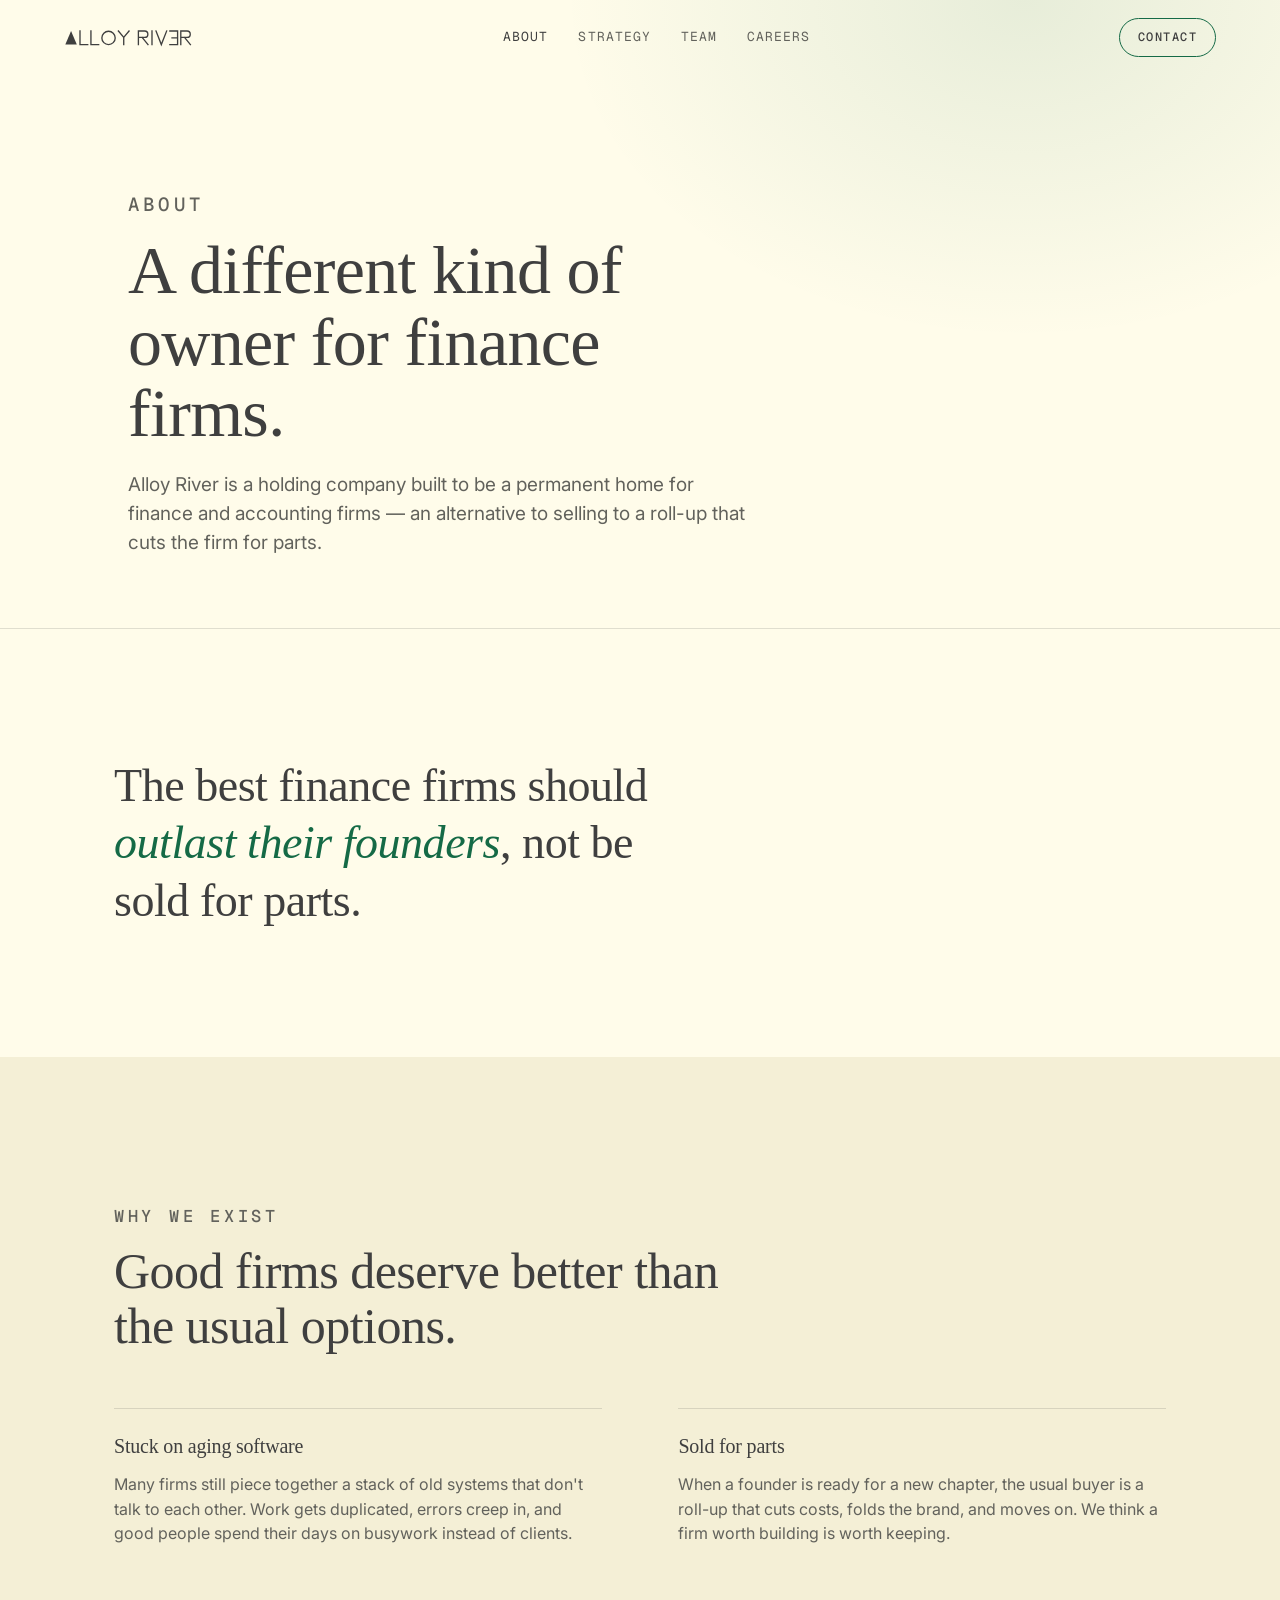
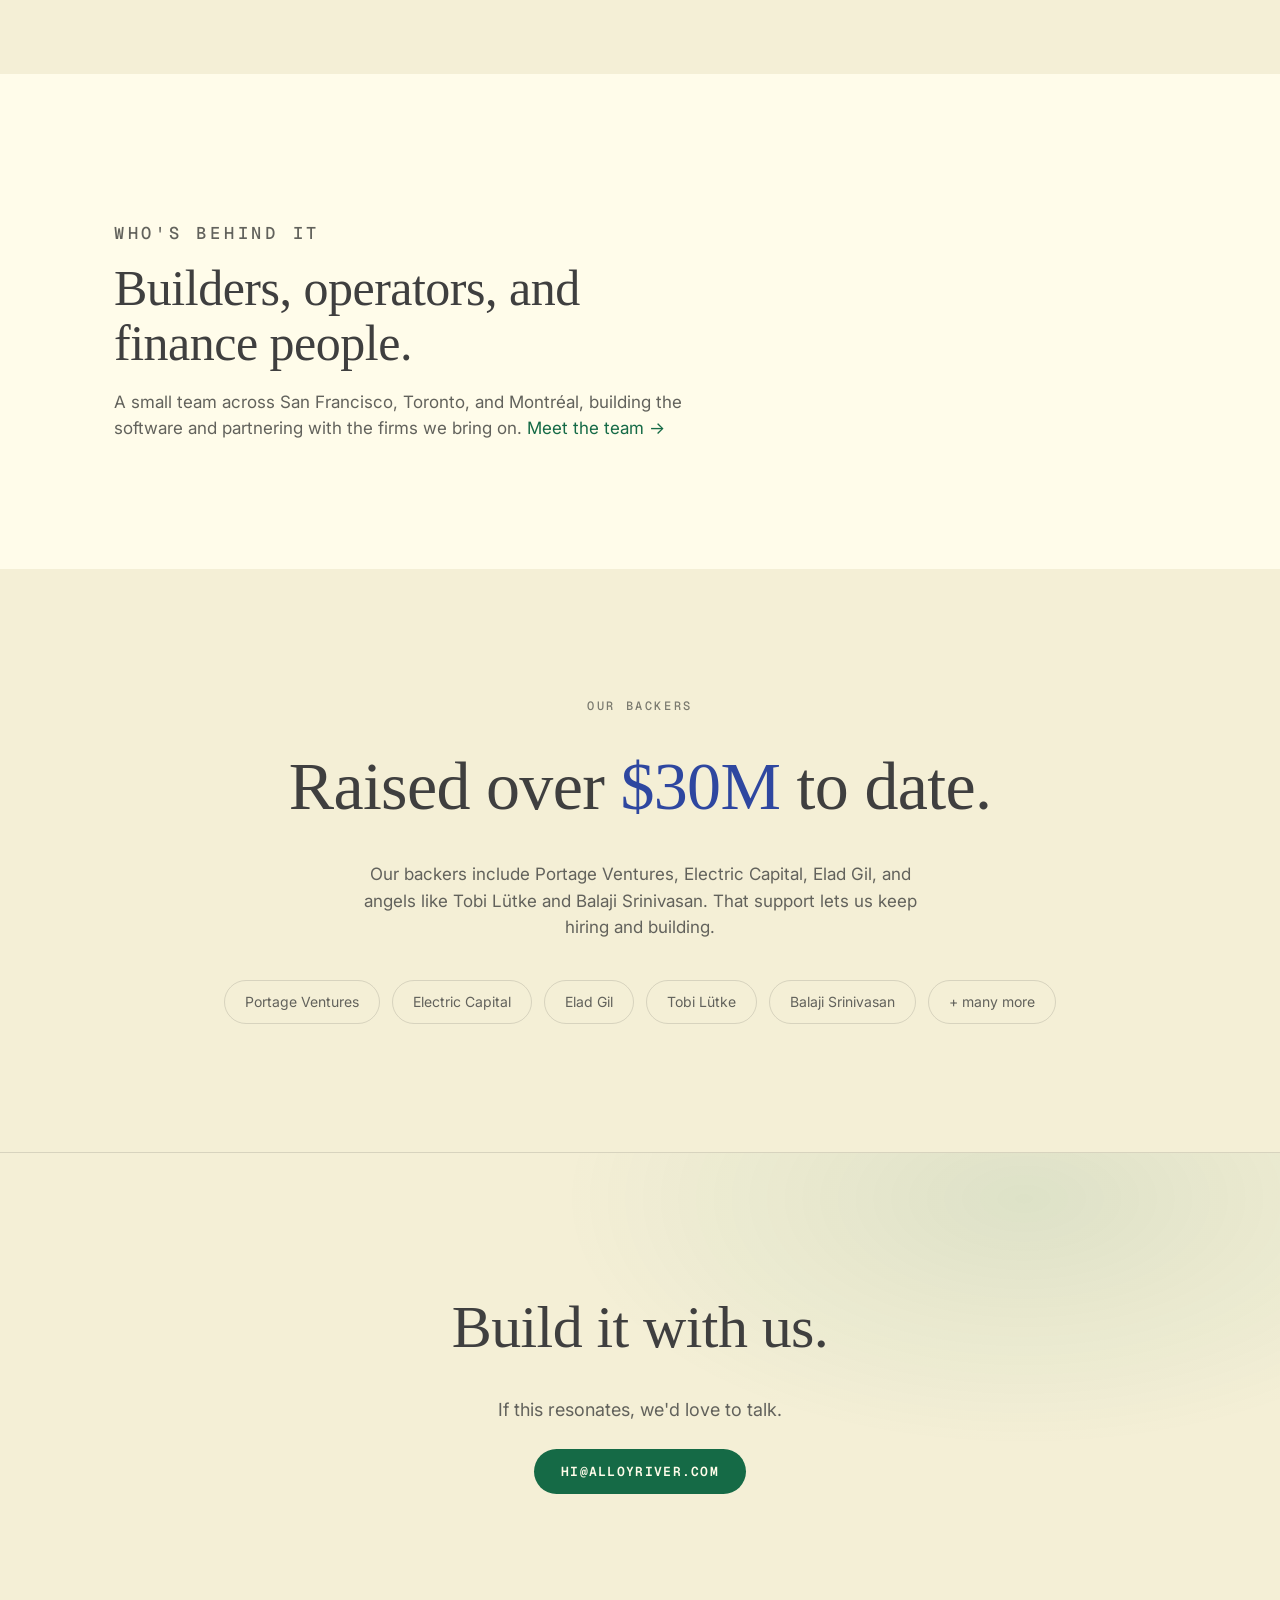
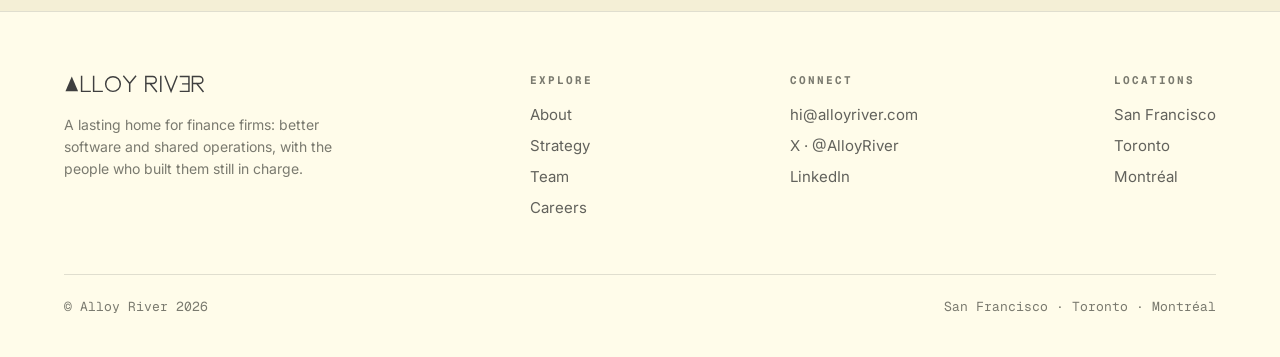
==== about.html @ 74a1e9ee "Initial commit: Alloy River marketing site Static HTML/CSS/JS site (no build step). Includes home, a" ====
<!DOCTYPE html>
<html lang="en">
<head>
<meta charset="UTF-8" />
<meta name="viewport" content="width=device-width, initial-scale=1.0" />
<title>About | Alloy River</title>
<meta name="description" content="Alloy River is a long-term home for finance and accounting firms. We acquire firms and replace the aging software they run on, so good teams do their best work." />
<link rel="preconnect" href="https://fonts.googleapis.com">
<link rel="preconnect" href="https://fonts.gstatic.com" crossorigin>
<link href="https://fonts.googleapis.com/css2?family=Geist+Mono:wght@400;500&family=Inter:wght@400;500;600;700&display=swap" rel="stylesheet">
<link rel="stylesheet" href="assets/css/styles.css">
<link rel="icon" href="assets/img/logo.svg">
</head>
<body>

<section class="page-hero">
  <div class="wrap">
    <p class="eyebrow reveal">About</p>
    <h1 class="reveal">A different kind of owner for finance firms.</h1>
    <p class="reveal">Alloy River is a holding company built to be a permanent home for finance and accounting firms — an alternative to selling to a roll-up that cuts the firm for parts.</p>
  </div>
</section>

<!-- Belief -->
<section>
  <div class="wrap">
    <p class="big-statement reveal">The best finance firms should <em>outlast their founders</em>, not be sold for parts.</p>
  </div>
</section>

<!-- Why we exist -->
<section class="section-alt">
  <div class="wrap">
    <div class="section-head reveal">
      <p class="label">Why we exist</p>
      <h2>Good firms deserve better than the usual options.</h2>
    </div>
    <div class="two-col">
      <div class="belief reveal">
        <h3>Stuck on aging software</h3>
        <p>Many firms still piece together a stack of old systems that don't talk to each other. Work gets duplicated, errors creep in, and good people spend their days on busywork instead of clients.</p>
      </div>
      <div class="belief reveal">
        <h3>Sold for parts</h3>
        <p>When a founder is ready for a new chapter, the usual buyer is a roll-up that cuts costs, folds the brand, and moves on. We think a firm worth building is worth keeping.</p>
      </div>
    </div>
  </div>
</section>

<!-- Who's behind it -->
<section>
  <div class="wrap">
    <div class="section-head reveal" style="margin-bottom:0">
      <p class="label">Who's behind it</p>
      <h2>Builders, operators, and finance people.</h2>
      <p>A small team across San Francisco, Toronto, and Montréal, building the software and partnering with the firms we bring on. <a href="team.html" style="color:var(--accent)">Meet the team →</a></p>
    </div>
  </div>
</section>

<!-- Backers -->
<section class="backers section-alt">
  <div class="wrap">
    <p class="label reveal">Our backers</p>
    <p class="raise reveal" style="margin-top:18px">Raised over <span class="accent">$30M</span> to date.</p>
    <p class="reveal" style="color:var(--ink-soft);max-width:54ch;margin:22px auto 0;font-size:17px">Our backers include Portage Ventures, Electric Capital, Elad Gil, and angels like Tobi Lütke and Balaji Srinivasan. That support lets us keep hiring and building.</p>
    <div class="investor-row reveal">
      <span class="investor">Portage Ventures</span>
      <span class="investor">Electric Capital</span>
      <span class="investor">Elad Gil</span>
      <span class="investor">Tobi Lütke</span>
      <span class="investor">Balaji Srinivasan</span>
      <span class="investor">+ many more</span>
    </div>
  </div>
</section>

<section class="cta">
  <div class="wrap">
    <h2 class="reveal">Build it with us.</h2>
    <p class="reveal">If this resonates, we'd love to talk.</p>
    <a class="btn-solid reveal" href="mailto:hi@alloyriver.com">hi@alloyriver.com</a>
  </div>
</section>

<script src="assets/js/main.js"></script>
</body>
</html>
---- assets/css/styles.css ----
/* ============================================================
   Alloy River: shared stylesheet
   PALETTE: edit the variables below to reskin the whole site.
   (Official brand palette via Brandfetch: Morning Mist, Graphite, River Pine, Deep Current.)
   ============================================================ */
:root{
  /* Official Alloy River brand palette (via Brandfetch) */
  --bg:            #FFFCEA;   /* Morning Mist,primary background */
  --bg-alt:        #F4EFD6;   /* deeper mist for alternating sections */
  --surface:       rgba(63,63,63,.04); /* card surface on mist */
  --ink:           #3F3F3F;   /* Graphite,primary text */
  --ink-soft:      #62625C;   /* secondary text */
  --ink-faint:     #7A7A6F;   /* labels / meta */
  --line:          rgba(63,63,63,.16);
  --accent:        #156A46;   /* River Pine,primary accent */
  --accent-2:      #2E47A0;   /* Deep Current,secondary accent */
  --cream:         #FFFDF5;
  --ink-on-beige:  #3F3F3F;

  --maxw: 1180px;
  --gut: clamp(20px, 5vw, 64px);
  --font:  "Inter", -apple-system, BlinkMacSystemFont, "Segoe UI", Roboto, Helvetica, Arial, sans-serif;
  --serif: "Georgia", "Times New Roman", serif;
  --mono:  "Geist Mono", ui-monospace, SFMono-Regular, Menlo, monospace;
}

*{box-sizing:border-box;margin:0;padding:0}
html{scroll-behavior:smooth}
body{background:var(--bg);color:var(--ink);font-family:var(--font);line-height:1.55;-webkit-font-smoothing:antialiased;overflow-x:hidden}
a{color:inherit;text-decoration:none}
img{max-width:100%;display:block}

h1,h2,h3,.big-statement,.raise,.cta h2,.page-hero h1{font-family:var(--serif);font-weight:400;letter-spacing:-.01em}
.label,.keyhint,.card .num,.role .rmeta,.footer-col h5,.footer-bottom,.scroll-cue,.eyebrow{font-family:var(--mono)}

.wrap{max-width:var(--maxw);margin:0 auto;padding:0 var(--gut)}
.label,.eyebrow{font-size:12px;letter-spacing:.22em;text-transform:uppercase;color:var(--ink-faint);font-weight:500}
.accent{color:var(--accent)}

/* ---------- Header / nav ---------- */
header.nav{
  position:fixed;top:0;left:0;right:0;z-index:50;
  display:flex;align-items:center;justify-content:space-between;
  padding:18px var(--gut);
  background:rgba(255,252,234,0);
  border-bottom:1px solid transparent;
  will-change:background-color,border-color,padding;
}
/* Header background, blur, border and padding are eased in gradually by
   scroll position in main.js,no hard on/off threshold. */
.brand{display:flex;align-items:center;color:var(--ink)}
.brand svg{height:20px;width:auto;display:block}
.nav-links{display:flex;gap:30px;align-items:center}
.nav-links a{font-size:13px;letter-spacing:.08em;text-transform:uppercase;color:var(--ink-soft);transition:color .2s;font-family:var(--mono)}
.nav-links a:hover,.nav-links a.active{color:var(--ink)}
.btn{border:1px solid var(--accent);color:var(--ink);padding:9px 18px;border-radius:999px;font-size:12px;letter-spacing:.12em;text-transform:uppercase;font-weight:500;font-family:var(--mono);transition:all .25s}
.btn:hover{background:var(--accent);color:var(--bg);border-color:var(--accent)}
.nav-toggle{display:none;background:none;border:0;color:var(--ink);font-size:24px;cursor:pointer;line-height:1}

/* mobile drawer */
.mobile-menu{position:fixed;inset:0;z-index:60;background:rgba(255,252,234,.97);backdrop-filter:blur(10px);display:flex;flex-direction:column;align-items:center;justify-content:center;gap:26px;opacity:0;pointer-events:none;transition:opacity .3s}
.mobile-menu.open{opacity:1;pointer-events:auto}
.mobile-menu a{font-family:var(--serif);font-size:30px;color:var(--ink)}
.mobile-menu .close{position:absolute;top:22px;right:26px;font-size:30px;color:var(--ink);background:none;border:0;cursor:pointer}

/* ---------- Hero (home) ---------- */
.hero{position:relative;min-height:100vh;display:flex;align-items:center;padding:140px var(--gut) 90px;overflow:hidden}
.hero-bg{position:absolute;inset:0;z-index:0}
.hero-bg::before{content:"";position:absolute;inset:0;
  background:radial-gradient(70% 60% at 75% 20%,rgba(21,106,70,.10),transparent 60%),
             radial-gradient(60% 50% at 15% 85%,rgba(46,71,160,.09),transparent 60%),
             linear-gradient(180deg,#FFFEF4,#FFFCEA 60%,#F6F1D9)}
.hero-bg svg{position:absolute;inset:0;width:100%;height:100%;opacity:.55}
.hero-inner{position:relative;z-index:2;max-width:var(--maxw);margin:0 auto;width:100%}
.hero h1{font-size:clamp(40px,7vw,88px);line-height:1.04;max-width:16ch;margin:22px 0 26px}
.hero p.lede{font-size:clamp(17px,2.1vw,22px);color:var(--ink-soft);max-width:46ch}
.cta-row{display:flex;gap:16px;margin-top:38px;flex-wrap:wrap}
.btn-solid{background:var(--accent);color:var(--bg);border:1px solid transparent;padding:13px 26px;border-radius:999px;font-size:13px;letter-spacing:.1em;text-transform:uppercase;font-weight:600;font-family:var(--mono);transition:transform .2s,box-shadow .2s}
.btn-solid:hover{transform:translateY(-2px);box-shadow:0 12px 30px rgba(21,106,70,.24)}
.btn-ghost{border:1px solid var(--line);color:var(--ink);padding:13px 26px;border-radius:999px;font-size:13px;letter-spacing:.1em;text-transform:uppercase;font-weight:500;font-family:var(--mono);transition:border-color .2s,color .2s}
.btn-ghost:hover{border-color:var(--accent);color:var(--ink)}
.scroll-cue{position:absolute;bottom:30px;left:50%;transform:translateX(-50%);z-index:3;font-size:11px;letter-spacing:.2em;text-transform:uppercase;color:var(--ink-faint);display:flex;flex-direction:column;align-items:center;gap:8px}
.scroll-cue .line{width:1px;height:38px;background:linear-gradient(var(--ink-faint),transparent);animation:pulse 2s infinite}
@keyframes pulse{0%,100%{opacity:.3}50%{opacity:1}}

/* ---------- Page hero (subpages) ---------- */
.page-hero{position:relative;padding:170px var(--gut) 70px;overflow:hidden;border-bottom:1px solid var(--line)}
.page-hero::before{content:"";position:absolute;inset:0;background:radial-gradient(60% 90% at 80% 0%,rgba(21,106,70,.10),transparent 60%)}
.page-hero .wrap{position:relative}
.page-hero h1{font-size:clamp(36px,6vw,68px);line-height:1.05;max-width:18ch;margin:16px 0 0}
.page-hero p{color:var(--ink-soft);font-size:clamp(16px,2vw,19px);max-width:52ch;margin-top:20px}

/* ---------- Sections ---------- */
section{padding:clamp(64px,10vw,128px) 0}
.section-alt{background:var(--bg-alt)}
.section-head{max-width:62ch;margin-bottom:54px}
.section-head h2{font-size:clamp(28px,4.4vw,50px);line-height:1.1;margin:14px 0 0}
.section-head p{color:var(--ink-soft);margin-top:18px;font-size:17px}
.big-statement{font-size:clamp(26px,4vw,46px);line-height:1.25;font-weight:400;max-width:24ch}
.big-statement em{font-style:italic;color:var(--accent)}
.two-col{display:grid;grid-template-columns:1fr 1fr;gap:clamp(30px,6vw,90px);align-items:start}
.belief{border-top:1px solid var(--line);padding-top:22px}
.belief h3{font-size:20px;margin-bottom:10px}
.belief p{color:var(--ink-soft);font-size:16px}

/* ---------- Cards ---------- */
.grid-4{display:grid;grid-template-columns:repeat(4,1fr);gap:22px}
.card{background:var(--surface);border:1px solid var(--line);border-radius:16px;padding:28px 24px 30px;transition:transform .3s,border-color .3s;position:relative;overflow:hidden}
.card:hover{transform:translateY(-4px);border-color:var(--accent)}
.card .num{font-size:13px;color:var(--accent-2);letter-spacing:.05em}
.card h3{font-size:22px;margin:16px 0 10px}
.card p{font-size:15px;color:var(--ink-soft)}

/* ---------- Fuse (approach) ---------- */
.fuse{display:grid;grid-template-columns:repeat(3,1fr);gap:18px;margin-top:46px}
.fuse .chip{border:1px solid var(--line);border-radius:14px;padding:30px 26px;text-align:center;background:var(--surface)}
.fuse .chip .ic{font-size:26px;margin-bottom:12px;display:block;color:var(--accent)}
.fuse .chip h4{font-size:18px;font-weight:600;margin-bottom:6px}
.fuse .chip p{font-size:14px;color:var(--ink-soft)}
.equals{text-align:center;margin:44px 0 0}
.equals .result{display:inline-block;color:var(--ink);font-family:var(--serif);font-size:clamp(22px,3.4vw,36px)}

/* ---------- Backers ---------- */
.backers{text-align:center}
.raise{font-size:clamp(32px,6vw,68px)}
.raise .accent{color:var(--accent-2)}
.investor-row{display:flex;flex-wrap:wrap;justify-content:center;gap:14px 12px;margin-top:40px;max-width:880px;margin-inline:auto}
.investor{border:1px solid var(--line);border-radius:999px;padding:10px 20px;font-size:14px;color:var(--ink-soft);transition:color .2s,border-color .2s}
.investor:hover{color:var(--ink);border-color:var(--accent-2)}

/* ---------- Careers ---------- */
.role-group{border-top:1px solid var(--line);padding:34px 0;display:grid;grid-template-columns:240px 1fr;gap:30px;align-items:start}
.role-group h3{font-size:clamp(22px,3vw,30px)}
.role-group .blurb{color:var(--ink-faint);font-size:14px;margin-top:8px;max-width:30ch}
.roles{display:flex;flex-direction:column}
.role{display:flex;justify-content:space-between;align-items:center;gap:20px;padding:18px 0;border-bottom:1px solid var(--line);transition:padding-left .25s}
.role:hover{padding-left:10px}
.role .rname{font-size:17px}
.role .rmeta{font-size:13px;color:var(--ink-faint);white-space:nowrap}
.role .arrow{color:var(--accent);transition:transform .2s;display:inline-block}
.role:hover .arrow{transform:translateX(5px)}

/* ---------- Team ---------- */
.team-grid{display:grid;grid-template-columns:repeat(4,1fr);gap:26px}
.member{text-align:left}
.member .photo{position:relative;aspect-ratio:1/1;border-radius:14px;overflow:hidden;background:linear-gradient(160deg,#EFE9CE,#E1DABB);border:1px solid var(--line);display:flex;align-items:center;justify-content:center;margin-bottom:16px}
.member .photo img{width:100%;height:100%;object-fit:cover}
.member .photo .initials{font-family:var(--serif);font-size:40px;color:var(--ink-faint)}
.member h3{font-size:19px;font-weight:400}
.member .role-title{font-family:var(--mono);font-size:12px;letter-spacing:.12em;text-transform:uppercase;color:var(--ink-faint);margin-top:6px}
.member .bio{color:var(--ink-soft);font-size:14px;margin-top:10px}

/* ---------- Acquisition criteria ---------- */
.specs{margin-top:8px}
.spec{display:grid;grid-template-columns:260px 1fr;gap:28px;padding:24px 0;border-top:1px solid var(--line)}
.spec:last-child{border-bottom:1px solid var(--line)}
.spec .k{font-family:var(--mono);font-size:12px;letter-spacing:.12em;text-transform:uppercase;color:var(--ink-faint);padding-top:4px}
.spec .v{color:var(--ink);font-size:16px;line-height:1.5}
@media(max-width:760px){.spec{grid-template-columns:1fr;gap:6px}}

/* ---------- CTA ---------- */
.cta{background:radial-gradient(60% 90% at 80% 10%,rgba(21,106,70,.10),transparent 60%),var(--bg-alt);text-align:center;border-top:1px solid var(--line)}
.cta h2{font-size:clamp(32px,5.5vw,60px);max-width:18ch;margin:0 auto 22px}
.cta p{color:var(--ink-soft);max-width:48ch;margin:0 auto 34px;font-size:18px}
.keyhint{margin-top:30px;font-size:13px;color:var(--ink-faint)}
.keyhint kbd{background:var(--surface);border:1px solid var(--line);border-radius:6px;padding:2px 9px;font-family:var(--mono);font-size:12px;color:var(--ink);margin:0 2px}

/* ---------- Footer ---------- */
footer.site{background:var(--bg);border-top:1px solid var(--line);padding:60px var(--gut) 40px}
.footer-grid{max-width:var(--maxw);margin:0 auto;display:flex;justify-content:space-between;gap:40px;flex-wrap:wrap}
.footer-brand svg{height:22px;width:auto;color:var(--ink);margin-bottom:14px}
.footer-brand p{color:var(--ink-faint);max-width:30ch;font-size:14px}
.footer-col h5{font-size:11px;letter-spacing:.18em;text-transform:uppercase;color:var(--ink-faint);margin-bottom:14px}
.footer-col a,.footer-col p{display:block;color:var(--ink-soft);font-size:15px;margin-bottom:8px;transition:color .2s}
.footer-col a:hover{color:var(--accent)}
.footer-bottom{max-width:var(--maxw);margin:46px auto 0;padding-top:22px;border-top:1px solid var(--line);display:flex;justify-content:space-between;flex-wrap:wrap;gap:12px;font-size:13px;color:var(--ink-faint)}

/* ---------- Logo marquee ---------- */
.marquee{padding:36px 0;border-top:1px solid var(--line);border-bottom:1px solid var(--line);overflow:hidden;background:var(--bg)}
.marquee .lead{text-align:center;font-family:var(--mono);font-size:12px;letter-spacing:.22em;text-transform:uppercase;color:var(--ink-faint);margin-bottom:26px}
.marquee-viewport{overflow:hidden;
  -webkit-mask-image:linear-gradient(90deg,transparent,#000 10%,#000 90%,transparent);
          mask-image:linear-gradient(90deg,transparent,#000 10%,#000 90%,transparent)}
.marquee-track{display:flex;width:max-content;gap:62px;align-items:center;animation:marquee 40s linear infinite}
.marquee:hover .marquee-track{animation-play-state:paused}
.logo-item{display:flex;align-items:center;gap:10px;color:var(--ink-faint);font-weight:700;font-size:21px;letter-spacing:-.01em;white-space:nowrap;opacity:.72;transition:opacity .2s,color .2s}
.logo-item:hover{opacity:1;color:var(--ink)}
.logo-item .mk{width:15px;height:15px;flex:none}
@keyframes marquee{from{transform:translateX(0)}to{transform:translateX(-50%)}}

/* ---------- Product showcase ---------- */
.product .section-head{margin-left:auto;margin-right:auto;text-align:center}
.product .shots{display:grid;gap:28px;margin-top:50px}
.product .row2{display:grid;grid-template-columns:1fr 1fr;gap:28px}
.browser{border:1px solid var(--line);border-radius:14px;overflow:hidden;background:var(--cream);box-shadow:0 22px 50px rgba(26,29,33,.10)}
.browser .bar{display:flex;align-items:center;gap:8px;padding:11px 16px;background:var(--bg-alt);border-bottom:1px solid var(--line)}
.browser .dot{width:11px;height:11px;border-radius:50%;background:var(--line)}
.browser .addr{margin-left:14px;flex:1;background:var(--bg);border:1px solid var(--line);border-radius:7px;padding:5px 12px;font-family:var(--mono);font-size:12px;color:var(--ink-faint);max-width:340px;overflow:hidden;text-overflow:ellipsis;white-space:nowrap}
.browser img{width:100%;display:block}
.product .caption{text-align:center;color:var(--ink-faint);font-size:13px;margin-top:14px;max-width:60ch;margin-inline:auto}
@media(max-width:760px){.product .row2{grid-template-columns:1fr}}

/* ---------- Stat row (home metrics teaser) ---------- */
.stats{display:grid;grid-template-columns:repeat(3,1fr);gap:24px;margin-top:48px}
.stat{border-top:1px solid var(--line);padding-top:22px;text-align:center}
.stat .n{font-family:var(--serif);font-size:clamp(34px,5vw,54px);line-height:1;color:var(--accent)}
.stat .k{font-family:var(--mono);font-size:12px;letter-spacing:.14em;text-transform:uppercase;color:var(--ink-faint);margin-top:14px}
.stat .d{color:var(--ink-soft);font-size:14px;margin-top:8px}
@media(max-width:760px){.stats{grid-template-columns:1fr;gap:18px}}

/* ---------- Case studies (strategy) ---------- */
.cases{display:grid;grid-template-columns:1fr 1fr;gap:24px;margin-top:8px}
.case{background:var(--surface);border:1px solid var(--line);border-radius:16px;padding:28px;transition:border-color .3s;display:flex;flex-direction:column}
.case:hover{border-color:var(--accent)}
.case .firm{display:flex;align-items:baseline;justify-content:space-between;gap:12px}
.case .firm h3{font-size:22px}
.case .sector{font-family:var(--mono);font-size:11px;letter-spacing:.12em;text-transform:uppercase;color:var(--ink-faint);white-space:nowrap}
.case .summary{color:var(--ink-soft);font-size:15px;margin:14px 0 22px}
.case .metrics{display:flex;gap:24px;flex-wrap:wrap;border-top:1px solid var(--line);padding-top:18px;margin-top:auto}
.case .m .v{font-family:var(--serif);font-size:22px;color:var(--accent);line-height:1.1}
.case .m .k{font-family:var(--mono);font-size:11px;letter-spacing:.08em;text-transform:uppercase;color:var(--ink-faint);margin-top:6px;display:block}
@media(max-width:760px){.cases{grid-template-columns:1fr}}

/* ---------- Team member links ---------- */
.member .links{margin-top:10px;display:flex;gap:14px}
.member .links a{font-family:var(--mono);font-size:12px;letter-spacing:.05em;color:var(--ink-faint);transition:color .2s}
.member .links a:hover{color:var(--accent)}

/* ---------- reveal ---------- */
.reveal{opacity:0;transform:translateY(26px);transition:opacity .7s ease,transform .7s ease}
.reveal.in{opacity:1;transform:none}

/* ---------- reduced motion ---------- */
@media(prefers-reduced-motion:reduce){
  *,*::before,*::after{animation-duration:.001ms !important;animation-iteration-count:1 !important;transition-duration:.001ms !important;scroll-behavior:auto !important}
  .reveal{opacity:1;transform:none}
  /* Logo marquee is intentionally kept scrolling (requested), even under reduced motion. */
  .marquee-track{animation:marquee 40s linear infinite !important}
}

/* ---------- responsive ---------- */
@media(max-width:980px){
  .team-grid{grid-template-columns:repeat(3,1fr)}
}
@media(max-width:900px){
  .nav-links,.btn.nav-cta{display:none}
  .nav-toggle{display:block}
  .two-col{grid-template-columns:1fr}
  .grid-4{grid-template-columns:1fr 1fr}
  .fuse{grid-template-columns:1fr}
  .role-group{grid-template-columns:1fr;gap:14px}
  .team-grid{grid-template-columns:repeat(2,1fr)}
}
@media(max-width:560px){
  .grid-4{grid-template-columns:1fr}
  .team-grid{grid-template-columns:repeat(2,1fr);gap:16px}
  .role{flex-wrap:wrap}
}
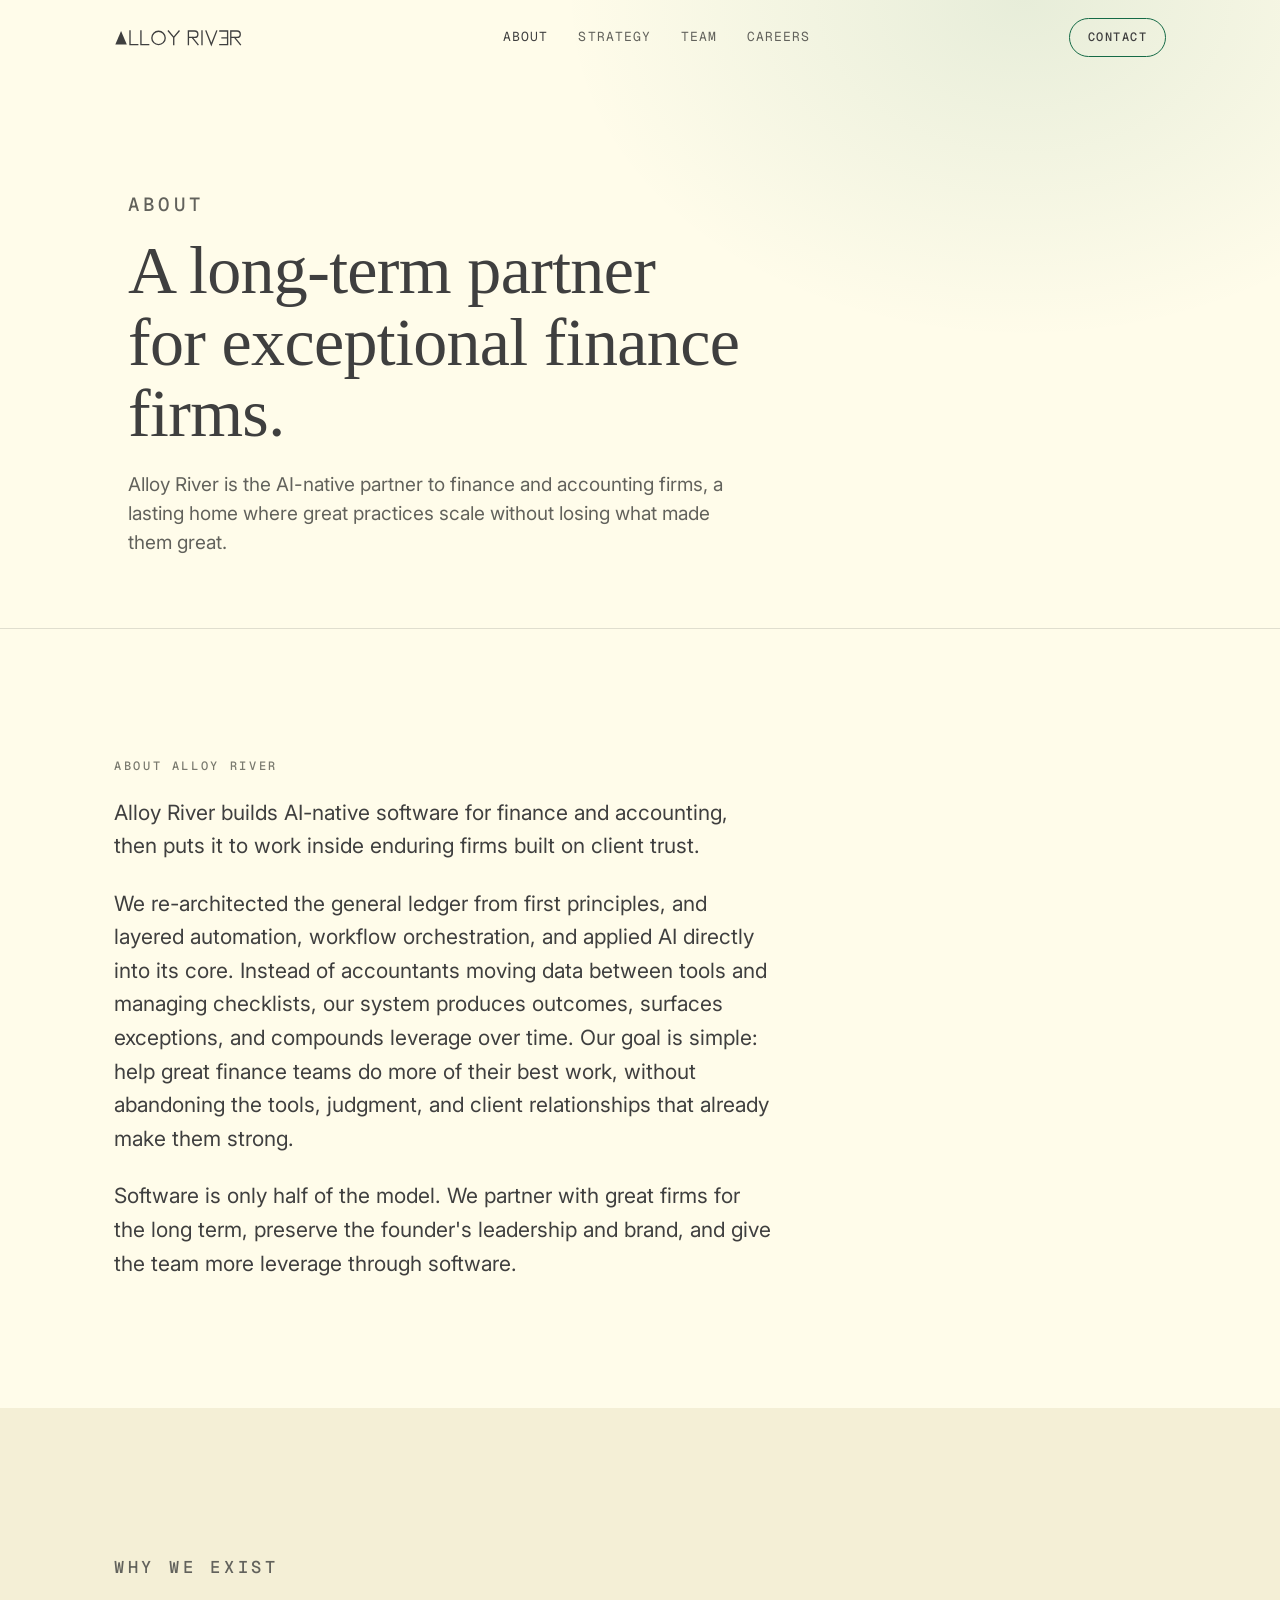
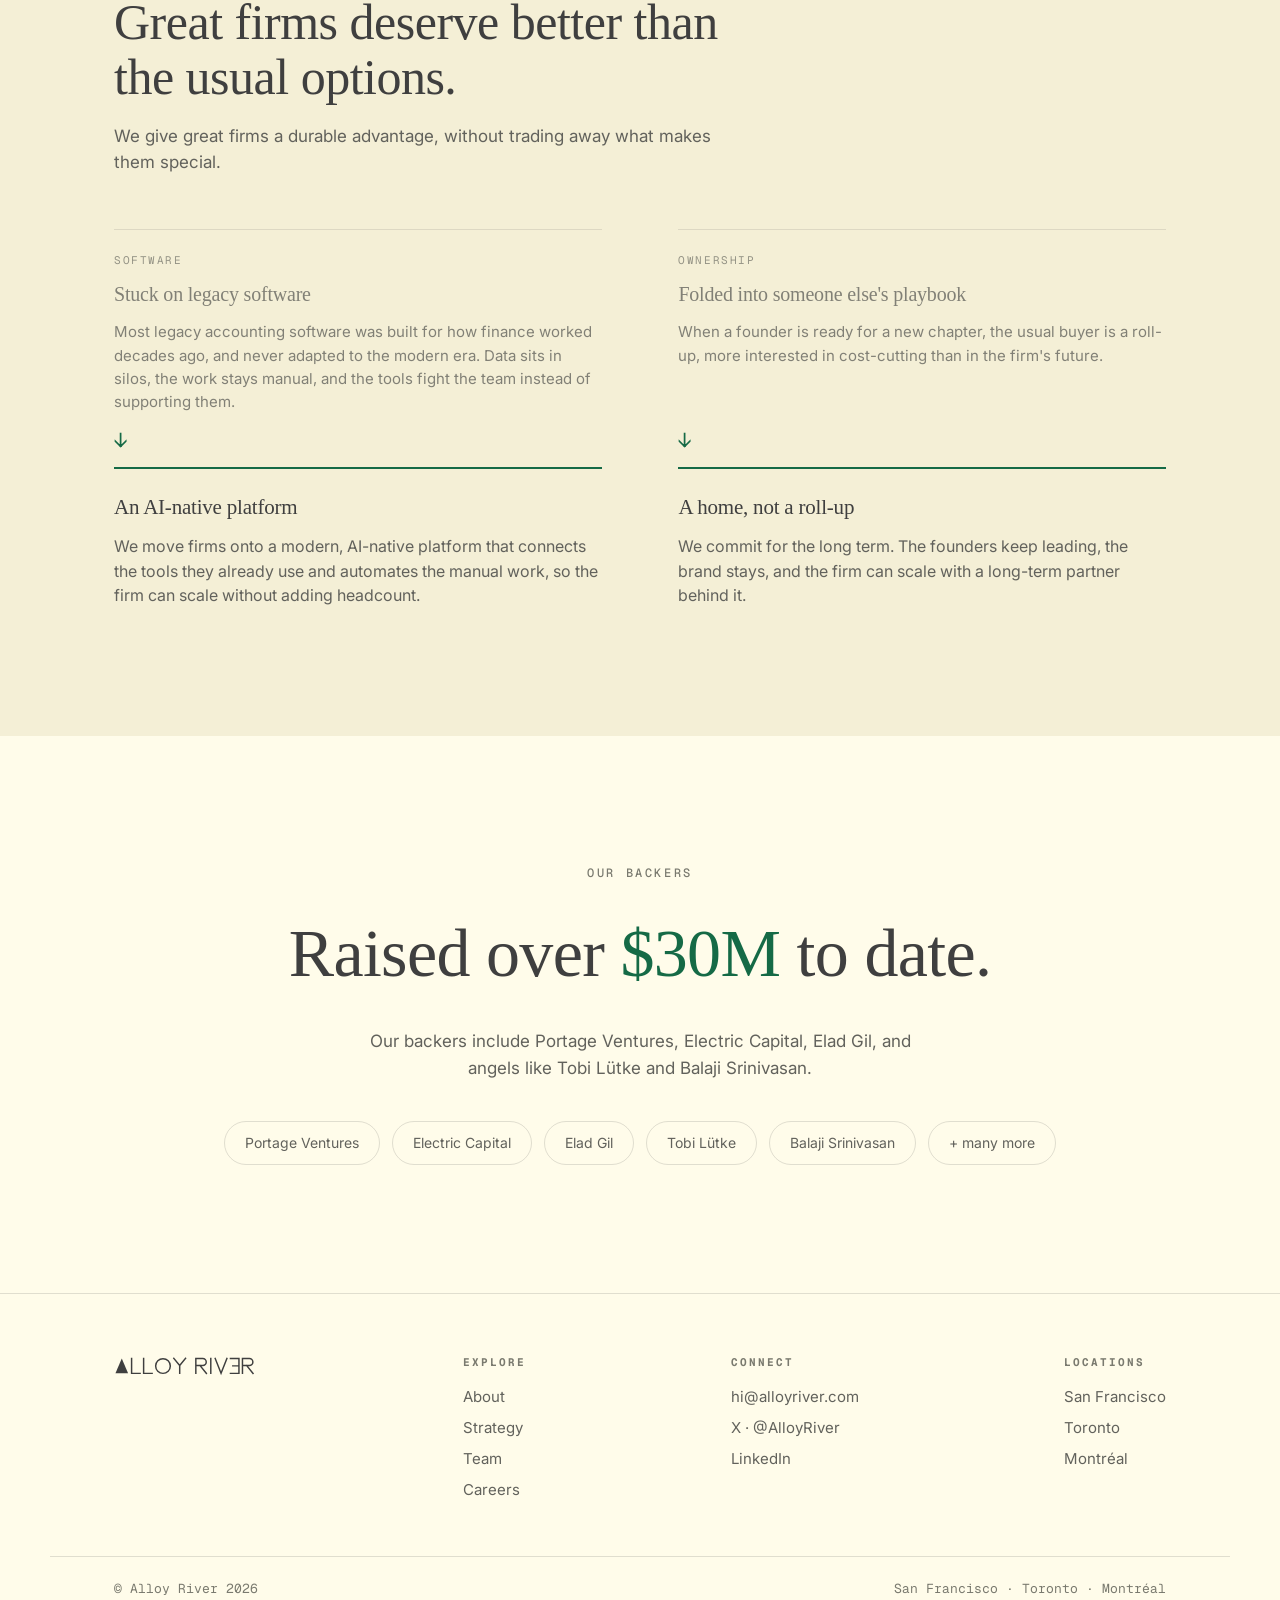
==== commit 266d8e26: "Reposition site as AI-native holding company; rework copy and structure - Reframe as a holding compa" ====
--- a/about.html
+++ b/about.html
@@ -4,7 +4,7 @@
 <meta charset="UTF-8" />
 <meta name="viewport" content="width=device-width, initial-scale=1.0" />
 <title>About | Alloy River</title>
-<meta name="description" content="Alloy River is a long-term home for finance and accounting firms. We acquire firms and replace the aging software they run on, so good teams do their best work." />
+<meta name="description" content="Alloy River is the AI-native partner to finance and accounting firms. We partner with great firms and scale them on modern AI-native software, for the long term." />
 <link rel="preconnect" href="https://fonts.googleapis.com">
 <link rel="preconnect" href="https://fonts.gstatic.com" crossorigin>
 <link href="https://fonts.googleapis.com/css2?family=Geist+Mono:wght@400;500&family=Inter:wght@400;500;600;700&display=swap" rel="stylesheet">
@@ -16,55 +16,66 @@
 <section class="page-hero">
   <div class="wrap">
     <p class="eyebrow reveal">About</p>
-    <h1 class="reveal">A different kind of owner for finance firms.</h1>
-    <p class="reveal">Alloy River is a holding company built to be a permanent home for finance and accounting firms — an alternative to selling to a roll-up that cuts the firm for parts.</p>
+    <h1 class="reveal">A long-term partner for exceptional finance firms.</h1>
+    <p class="reveal">Alloy River is the AI-native partner to finance and accounting firms, a lasting home where great practices scale without losing what made them great.</p>
   </div>
 </section>
 
-<!-- Belief -->
+<!-- About Alloy River (mission narrative) -->
 <section>
   <div class="wrap">
-    <p class="big-statement reveal">The best finance firms should <em>outlast their founders</em>, not be sold for parts.</p>
+    <div class="reveal" style="max-width:66ch">
+      <p class="label" style="margin-bottom:20px">About Alloy River</p>
+      <p style="font-size:clamp(18px,2vw,21px);color:var(--ink);line-height:1.6">Alloy River builds AI-native software for finance and accounting, then puts it to work inside enduring firms built on client trust.</p>
+      <p style="font-size:clamp(18px,2vw,21px);color:var(--ink);line-height:1.6;margin-top:24px">We re-architected the general ledger from first principles, and layered automation, workflow orchestration, and applied AI directly into its core. Instead of accountants moving data between tools and managing checklists, our system produces outcomes, surfaces exceptions, and compounds leverage over time. Our goal is simple: help great finance teams do more of their best work, without abandoning the tools, judgment, and client relationships that already make them strong.</p>
+      <p style="font-size:clamp(18px,2vw,21px);color:var(--ink);line-height:1.6;margin-top:24px">Software is only half of the model. We partner with great firms for the long term, preserve the founder's leadership and brand, and give the team more leverage through software.</p>
+    </div>
   </div>
 </section>
 
-<!-- Why we exist -->
+<!-- Why we exist / what we do (problem to answer) -->
 <section class="section-alt">
   <div class="wrap">
     <div class="section-head reveal">
       <p class="label">Why we exist</p>
-      <h2>Good firms deserve better than the usual options.</h2>
+      <h2>Great firms deserve better than the usual options.</h2>
+      <p>We give great firms a durable advantage, without trading away what makes them special.</p>
     </div>
-    <div class="two-col">
-      <div class="belief reveal">
-        <h3>Stuck on aging software</h3>
-        <p>Many firms still piece together a stack of old systems that don't talk to each other. Work gets duplicated, errors creep in, and good people spend their days on busywork instead of clients.</p>
+    <div class="contrast">
+      <div class="contrast-col reveal">
+        <div class="old">
+          <span class="tag">Software</span>
+          <h3>Stuck on legacy software</h3>
+          <p>Most legacy accounting software was built for how finance worked decades ago, and never adapted to the modern era. Data sits in silos, the work stays manual, and the tools fight the team instead of supporting them.</p>
+        </div>
+        <span class="arrow" aria-hidden="true">&#8595;</span>
+        <div class="new">
+          <h3>An AI-native platform</h3>
+          <p>We move firms onto a modern, AI-native platform that connects the tools they already use and automates the manual work, so the firm can scale without adding headcount.</p>
+        </div>
       </div>
-      <div class="belief reveal">
-        <h3>Sold for parts</h3>
-        <p>When a founder is ready for a new chapter, the usual buyer is a roll-up that cuts costs, folds the brand, and moves on. We think a firm worth building is worth keeping.</p>
+      <div class="contrast-col reveal">
+        <div class="old">
+          <span class="tag">Ownership</span>
+          <h3>Folded into someone else's playbook</h3>
+          <p>When a founder is ready for a new chapter, the usual buyer is a roll-up, more interested in cost-cutting than in the firm's future.</p>
+        </div>
+        <span class="arrow" aria-hidden="true">&#8595;</span>
+        <div class="new">
+          <h3>A home, not a roll-up</h3>
+          <p>We commit for the long term. The founders keep leading, the brand stays, and the firm can scale with a long-term partner behind it.</p>
+        </div>
       </div>
     </div>
   </div>
 </section>
 
-<!-- Who's behind it -->
-<section>
-  <div class="wrap">
-    <div class="section-head reveal" style="margin-bottom:0">
-      <p class="label">Who's behind it</p>
-      <h2>Builders, operators, and finance people.</h2>
-      <p>A small team across San Francisco, Toronto, and Montréal, building the software and partnering with the firms we bring on. <a href="team.html" style="color:var(--accent)">Meet the team →</a></p>
-    </div>
-  </div>
-</section>
-
 <!-- Backers -->
-<section class="backers section-alt">
+<section class="backers">
   <div class="wrap">
     <p class="label reveal">Our backers</p>
     <p class="raise reveal" style="margin-top:18px">Raised over <span class="accent">$30M</span> to date.</p>
-    <p class="reveal" style="color:var(--ink-soft);max-width:54ch;margin:22px auto 0;font-size:17px">Our backers include Portage Ventures, Electric Capital, Elad Gil, and angels like Tobi Lütke and Balaji Srinivasan. That support lets us keep hiring and building.</p>
+    <p class="reveal" style="color:var(--ink-soft);max-width:54ch;margin:22px auto 0;font-size:17px">Our backers include Portage Ventures, Electric Capital, Elad Gil, and angels like Tobi Lütke and Balaji Srinivasan.</p>
     <div class="investor-row reveal">
       <span class="investor">Portage Ventures</span>
       <span class="investor">Electric Capital</span>
@@ -76,14 +87,6 @@
   </div>
 </section>
 
-<section class="cta">
-  <div class="wrap">
-    <h2 class="reveal">Build it with us.</h2>
-    <p class="reveal">If this resonates, we'd love to talk.</p>
-    <a class="btn-solid reveal" href="mailto:hi@alloyriver.com">hi@alloyriver.com</a>
-  </div>
-</section>
-
 <script src="assets/js/main.js"></script>
 </body>
 </html>
--- a/assets/css/styles.css
+++ b/assets/css/styles.css
@@ -40,12 +40,12 @@
 /* ---------- Header / nav ---------- */
 header.nav{
   position:fixed;top:0;left:0;right:0;z-index:50;
-  display:flex;align-items:center;justify-content:space-between;
-  padding:18px var(--gut);
+  padding:18px 0;
   background:rgba(255,252,234,0);
   border-bottom:1px solid transparent;
   will-change:background-color,border-color,padding;
 }
+.nav-inner{display:flex;align-items:center;justify-content:space-between;max-width:var(--maxw);margin:0 auto;width:100%;padding:0 var(--gut)}
 /* Header background, blur, border and padding are eased in gradually by
    scroll position in main.js,no hard on/off threshold. */
 .brand{display:flex;align-items:center;color:var(--ink)}
@@ -64,24 +64,21 @@
 .mobile-menu .close{position:absolute;top:22px;right:26px;font-size:30px;color:var(--ink);background:none;border:0;cursor:pointer}
 
 /* ---------- Hero (home) ---------- */
-.hero{position:relative;min-height:100vh;display:flex;align-items:center;padding:140px var(--gut) 90px;overflow:hidden}
+.hero{position:relative;min-height:100vh;display:flex;align-items:center;padding:140px 0 90px;overflow:hidden}
 .hero-bg{position:absolute;inset:0;z-index:0}
 .hero-bg::before{content:"";position:absolute;inset:0;
   background:radial-gradient(70% 60% at 75% 20%,rgba(21,106,70,.10),transparent 60%),
              radial-gradient(60% 50% at 15% 85%,rgba(46,71,160,.09),transparent 60%),
              linear-gradient(180deg,#FFFEF4,#FFFCEA 60%,#F6F1D9)}
 .hero-bg svg{position:absolute;inset:0;width:100%;height:100%;opacity:.55}
-.hero-inner{position:relative;z-index:2;max-width:var(--maxw);margin:0 auto;width:100%}
+.hero-inner{position:relative;z-index:2;max-width:var(--maxw);margin:0 auto;width:100%;padding:0 var(--gut)}
 .hero h1{font-size:clamp(40px,7vw,88px);line-height:1.04;max-width:16ch;margin:22px 0 26px}
 .hero p.lede{font-size:clamp(17px,2.1vw,22px);color:var(--ink-soft);max-width:46ch}
 .cta-row{display:flex;gap:16px;margin-top:38px;flex-wrap:wrap}
-.btn-solid{background:var(--accent);color:var(--bg);border:1px solid transparent;padding:13px 26px;border-radius:999px;font-size:13px;letter-spacing:.1em;text-transform:uppercase;font-weight:600;font-family:var(--mono);transition:transform .2s,box-shadow .2s}
+.btn-solid{display:inline-block;background:var(--accent);color:var(--bg);border:1px solid transparent;padding:13px 26px;border-radius:999px;font-size:13px;letter-spacing:.1em;text-transform:uppercase;font-weight:600;font-family:var(--mono);transition:transform .2s,box-shadow .2s}
 .btn-solid:hover{transform:translateY(-2px);box-shadow:0 12px 30px rgba(21,106,70,.24)}
-.btn-ghost{border:1px solid var(--line);color:var(--ink);padding:13px 26px;border-radius:999px;font-size:13px;letter-spacing:.1em;text-transform:uppercase;font-weight:500;font-family:var(--mono);transition:border-color .2s,color .2s}
+.btn-ghost{display:inline-block;border:1px solid var(--line);color:var(--ink);padding:13px 26px;border-radius:999px;font-size:13px;letter-spacing:.1em;text-transform:uppercase;font-weight:500;font-family:var(--mono);transition:border-color .2s,color .2s}
 .btn-ghost:hover{border-color:var(--accent);color:var(--ink)}
-.scroll-cue{position:absolute;bottom:30px;left:50%;transform:translateX(-50%);z-index:3;font-size:11px;letter-spacing:.2em;text-transform:uppercase;color:var(--ink-faint);display:flex;flex-direction:column;align-items:center;gap:8px}
-.scroll-cue .line{width:1px;height:38px;background:linear-gradient(var(--ink-faint),transparent);animation:pulse 2s infinite}
-@keyframes pulse{0%,100%{opacity:.3}50%{opacity:1}}
 
 /* ---------- Page hero (subpages) ---------- */
 .page-hero{position:relative;padding:170px var(--gut) 70px;overflow:hidden;border-bottom:1px solid var(--line)}
@@ -103,6 +100,21 @@
 .belief h3{font-size:20px;margin-bottom:10px}
 .belief p{color:var(--ink-soft);font-size:16px}
 
+/* ---------- Contrast (problem -> answer) ---------- */
+.contrast{display:grid;grid-template-columns:1fr 1fr;column-gap:clamp(30px,6vw,90px);grid-template-rows:auto auto auto;margin-top:8px}
+.contrast-col{display:grid;grid-template-rows:subgrid;grid-row:span 3}
+.contrast .tag{font-family:var(--mono);font-size:11px;letter-spacing:.14em;text-transform:uppercase;display:block;margin-bottom:10px}
+.contrast .old{border-top:1px solid var(--line);padding-top:22px;opacity:.78}
+.contrast .old .tag{color:var(--ink-faint)}
+.contrast .old h3{font-size:20px;font-weight:400;color:var(--ink-soft);margin-bottom:10px}
+.contrast .old p{color:var(--ink-soft);font-size:15px}
+.contrast .arrow{color:var(--accent);font-family:var(--mono);font-size:22px;line-height:1;margin:16px 0;display:block}
+.contrast .new{border-top:2px solid var(--accent);padding-top:22px}
+.contrast .new .tag{color:var(--accent)}
+.contrast .new h3{font-size:21px;font-weight:400;color:var(--ink);margin-bottom:10px}
+.contrast .new p{color:var(--ink-soft);font-size:16px}
+@media(max-width:760px){.contrast{display:block}.contrast-col{display:flex;flex-direction:column;margin-bottom:36px}.contrast-col:last-child{margin-bottom:0}}
+
 /* ---------- Cards ---------- */
 .grid-4{display:grid;grid-template-columns:repeat(4,1fr);gap:22px}
 .card{background:var(--surface);border:1px solid var(--line);border-radius:16px;padding:28px 24px 30px;transition:transform .3s,border-color .3s;position:relative;overflow:hidden}
@@ -112,7 +124,7 @@
 .card p{font-size:15px;color:var(--ink-soft)}
 
 /* ---------- Fuse (approach) ---------- */
-.fuse{display:grid;grid-template-columns:repeat(3,1fr);gap:18px;margin-top:46px}
+.fuse{display:grid;grid-template-columns:repeat(auto-fit,minmax(220px,1fr));gap:18px;margin-top:46px}
 .fuse .chip{border:1px solid var(--line);border-radius:14px;padding:30px 26px;text-align:center;background:var(--surface)}
 .fuse .chip .ic{font-size:26px;margin-bottom:12px;display:block;color:var(--accent)}
 .fuse .chip h4{font-size:18px;font-weight:600;margin-bottom:6px}
@@ -123,22 +135,19 @@
 /* ---------- Backers ---------- */
 .backers{text-align:center}
 .raise{font-size:clamp(32px,6vw,68px)}
-.raise .accent{color:var(--accent-2)}
+.raise .accent{color:var(--accent)}
 .investor-row{display:flex;flex-wrap:wrap;justify-content:center;gap:14px 12px;margin-top:40px;max-width:880px;margin-inline:auto}
 .investor{border:1px solid var(--line);border-radius:999px;padding:10px 20px;font-size:14px;color:var(--ink-soft);transition:color .2s,border-color .2s}
 .investor:hover{color:var(--ink);border-color:var(--accent-2)}
 
 /* ---------- Careers ---------- */
-.role-group{border-top:1px solid var(--line);padding:34px 0;display:grid;grid-template-columns:240px 1fr;gap:30px;align-items:start}
-.role-group h3{font-size:clamp(22px,3vw,30px)}
-.role-group .blurb{color:var(--ink-faint);font-size:14px;margin-top:8px;max-width:30ch}
-.roles{display:flex;flex-direction:column}
-.role{display:flex;justify-content:space-between;align-items:center;gap:20px;padding:18px 0;border-bottom:1px solid var(--line);transition:padding-left .25s}
-.role:hover{padding-left:10px}
-.role .rname{font-size:17px}
-.role .rmeta{font-size:13px;color:var(--ink-faint);white-space:nowrap}
-.role .arrow{color:var(--accent);transition:transform .2s;display:inline-block}
-.role:hover .arrow{transform:translateX(5px)}
+.role-group{border-top:1px solid var(--line);padding:30px 0}
+.rgroup-label{font-family:var(--mono);font-size:12px;letter-spacing:.18em;text-transform:uppercase;color:var(--ink-faint);margin-bottom:20px}
+.role-card{display:block;border-left:2px solid var(--accent);padding:2px 0 2px 20px;margin-bottom:24px;transition:padding-left .2s}
+.role-card:last-child{margin-bottom:0}
+.role-card:hover{padding-left:28px}
+.role-card .rname{display:block;font-family:var(--serif);font-size:clamp(20px,2.4vw,24px);color:var(--ink);line-height:1.2}
+.role-card .rmeta{display:block;font-family:var(--mono);font-size:12px;letter-spacing:.08em;text-transform:uppercase;color:var(--ink-faint);margin-top:9px}
 
 /* ---------- Team ---------- */
 .team-grid{display:grid;grid-template-columns:repeat(4,1fr);gap:26px}
@@ -162,18 +171,16 @@
 .cta{background:radial-gradient(60% 90% at 80% 10%,rgba(21,106,70,.10),transparent 60%),var(--bg-alt);text-align:center;border-top:1px solid var(--line)}
 .cta h2{font-size:clamp(32px,5.5vw,60px);max-width:18ch;margin:0 auto 22px}
 .cta p{color:var(--ink-soft);max-width:48ch;margin:0 auto 34px;font-size:18px}
-.keyhint{margin-top:30px;font-size:13px;color:var(--ink-faint)}
-.keyhint kbd{background:var(--surface);border:1px solid var(--line);border-radius:6px;padding:2px 9px;font-family:var(--mono);font-size:12px;color:var(--ink);margin:0 2px}
 
 /* ---------- Footer ---------- */
-footer.site{background:var(--bg);border-top:1px solid var(--line);padding:60px var(--gut) 40px}
-.footer-grid{max-width:var(--maxw);margin:0 auto;display:flex;justify-content:space-between;gap:40px;flex-wrap:wrap}
+footer.site{background:var(--bg);border-top:1px solid var(--line);padding:60px 0 40px}
+.footer-grid{max-width:var(--maxw);margin:0 auto;padding:0 var(--gut);display:flex;justify-content:space-between;gap:40px;flex-wrap:wrap}
 .footer-brand svg{height:22px;width:auto;color:var(--ink);margin-bottom:14px}
 .footer-brand p{color:var(--ink-faint);max-width:30ch;font-size:14px}
 .footer-col h5{font-size:11px;letter-spacing:.18em;text-transform:uppercase;color:var(--ink-faint);margin-bottom:14px}
 .footer-col a,.footer-col p{display:block;color:var(--ink-soft);font-size:15px;margin-bottom:8px;transition:color .2s}
 .footer-col a:hover{color:var(--accent)}
-.footer-bottom{max-width:var(--maxw);margin:46px auto 0;padding-top:22px;border-top:1px solid var(--line);display:flex;justify-content:space-between;flex-wrap:wrap;gap:12px;font-size:13px;color:var(--ink-faint)}
+.footer-bottom{max-width:var(--maxw);margin:46px auto 0;padding:22px var(--gut) 0;border-top:1px solid var(--line);display:flex;justify-content:space-between;flex-wrap:wrap;gap:12px;font-size:13px;color:var(--ink-faint)}
 
 /* ---------- Logo marquee ---------- */
 .marquee{padding:36px 0;border-top:1px solid var(--line);border-bottom:1px solid var(--line);overflow:hidden;background:var(--bg)}
@@ -181,9 +188,9 @@
 .marquee-viewport{overflow:hidden;
   -webkit-mask-image:linear-gradient(90deg,transparent,#000 10%,#000 90%,transparent);
           mask-image:linear-gradient(90deg,transparent,#000 10%,#000 90%,transparent)}
-.marquee-track{display:flex;width:max-content;gap:62px;align-items:center;animation:marquee 40s linear infinite}
+.marquee-track{display:flex;width:max-content;align-items:center;animation:marquee 40s linear infinite}
 .marquee:hover .marquee-track{animation-play-state:paused}
-.logo-item{display:flex;align-items:center;gap:10px;color:var(--ink-faint);font-weight:700;font-size:21px;letter-spacing:-.01em;white-space:nowrap;opacity:.72;transition:opacity .2s,color .2s}
+.logo-item{display:flex;align-items:center;gap:10px;margin-right:62px;color:var(--ink-faint);font-weight:700;font-size:21px;letter-spacing:-.01em;white-space:nowrap;opacity:.72;transition:opacity .2s,color .2s}
 .logo-item:hover{opacity:1;color:var(--ink)}
 .logo-item .mk{width:15px;height:15px;flex:none}
 @keyframes marquee{from{transform:translateX(0)}to{transform:translateX(-50%)}}
@@ -221,10 +228,29 @@
 .case .m .k{font-family:var(--mono);font-size:11px;letter-spacing:.08em;text-transform:uppercase;color:var(--ink-faint);margin-top:6px;display:block}
 @media(max-width:760px){.cases{grid-template-columns:1fr}}
 
+/* ---------- Testimonials (single-row carousel) ---------- */
+.tcarousel{display:flex;align-items:stretch;gap:14px;margin-top:46px}
+.tcarousel-track{flex:1;display:flex;gap:24px;overflow-x:auto;scroll-snap-type:x mandatory;scroll-behavior:smooth;-ms-overflow-style:none;scrollbar-width:none}
+.tcarousel-track::-webkit-scrollbar{display:none}
+.tcarousel .quote{flex:0 0 calc((100% - 48px)/3);scroll-snap-align:start}
+.tnav-btn{flex:none;align-self:center;width:46px;height:46px;border-radius:50%;border:1px solid var(--line);background:var(--surface);color:var(--ink);font-size:18px;line-height:1;cursor:pointer;transition:border-color .2s,color .2s}
+.tnav-btn:hover{border-color:var(--accent);color:var(--accent)}
+.quote{background:var(--surface);border:1px solid var(--line);border-radius:16px;padding:32px;display:flex;flex-direction:column;transition:transform .3s,border-color .3s}
+.quote:hover{transform:translateY(-4px);border-color:var(--accent)}
+.quote .mark{font-family:var(--serif);font-size:56px;line-height:.5;color:var(--accent);opacity:.34;height:30px}
+.quote blockquote{font-family:var(--serif);font-size:clamp(18px,2.2vw,21px);line-height:1.4;color:var(--ink);margin:0 0 26px}
+.quote .who{display:flex;align-items:center;gap:14px;margin-top:auto;border-top:1px solid var(--line);padding-top:20px}
+.quote .avatar{width:46px;height:46px;border-radius:50%;background:linear-gradient(160deg,#EFE9CE,#E1DABB);border:1px solid var(--line);display:flex;align-items:center;justify-content:center;font-family:var(--serif);font-size:16px;color:var(--ink-faint);flex:none}
+.quote .nm{font-size:16px;display:block}
+.quote .rl{font-family:var(--mono);font-size:11px;letter-spacing:.1em;text-transform:uppercase;color:var(--ink-faint);margin-top:4px;display:block}
+@media(max-width:900px){.tcarousel .quote{flex-basis:calc((100% - 24px)/2)}}
+@media(max-width:600px){.tcarousel .quote{flex-basis:100%}.tnav-btn{width:40px;height:40px}}
+
 /* ---------- Team member links ---------- */
 .member .links{margin-top:10px;display:flex;gap:14px}
-.member .links a{font-family:var(--mono);font-size:12px;letter-spacing:.05em;color:var(--ink-faint);transition:color .2s}
+.member .links a{display:inline-flex;color:var(--ink-faint);transition:color .2s}
 .member .links a:hover{color:var(--accent)}
+.member .links svg{display:block}
 
 /* ---------- reveal ---------- */
 .reveal{opacity:0;transform:translateY(26px);transition:opacity .7s ease,transform .7s ease}
@@ -247,12 +273,13 @@
   .nav-toggle{display:block}
   .two-col{grid-template-columns:1fr}
   .grid-4{grid-template-columns:1fr 1fr}
-  .fuse{grid-template-columns:1fr}
+  .fuse{grid-template-columns:repeat(2,1fr)}
   .role-group{grid-template-columns:1fr;gap:14px}
   .team-grid{grid-template-columns:repeat(2,1fr)}
 }
 @media(max-width:560px){
   .grid-4{grid-template-columns:1fr}
+  .fuse{grid-template-columns:1fr}
   .team-grid{grid-template-columns:repeat(2,1fr);gap:16px}
   .role{flex-wrap:wrap}
 }
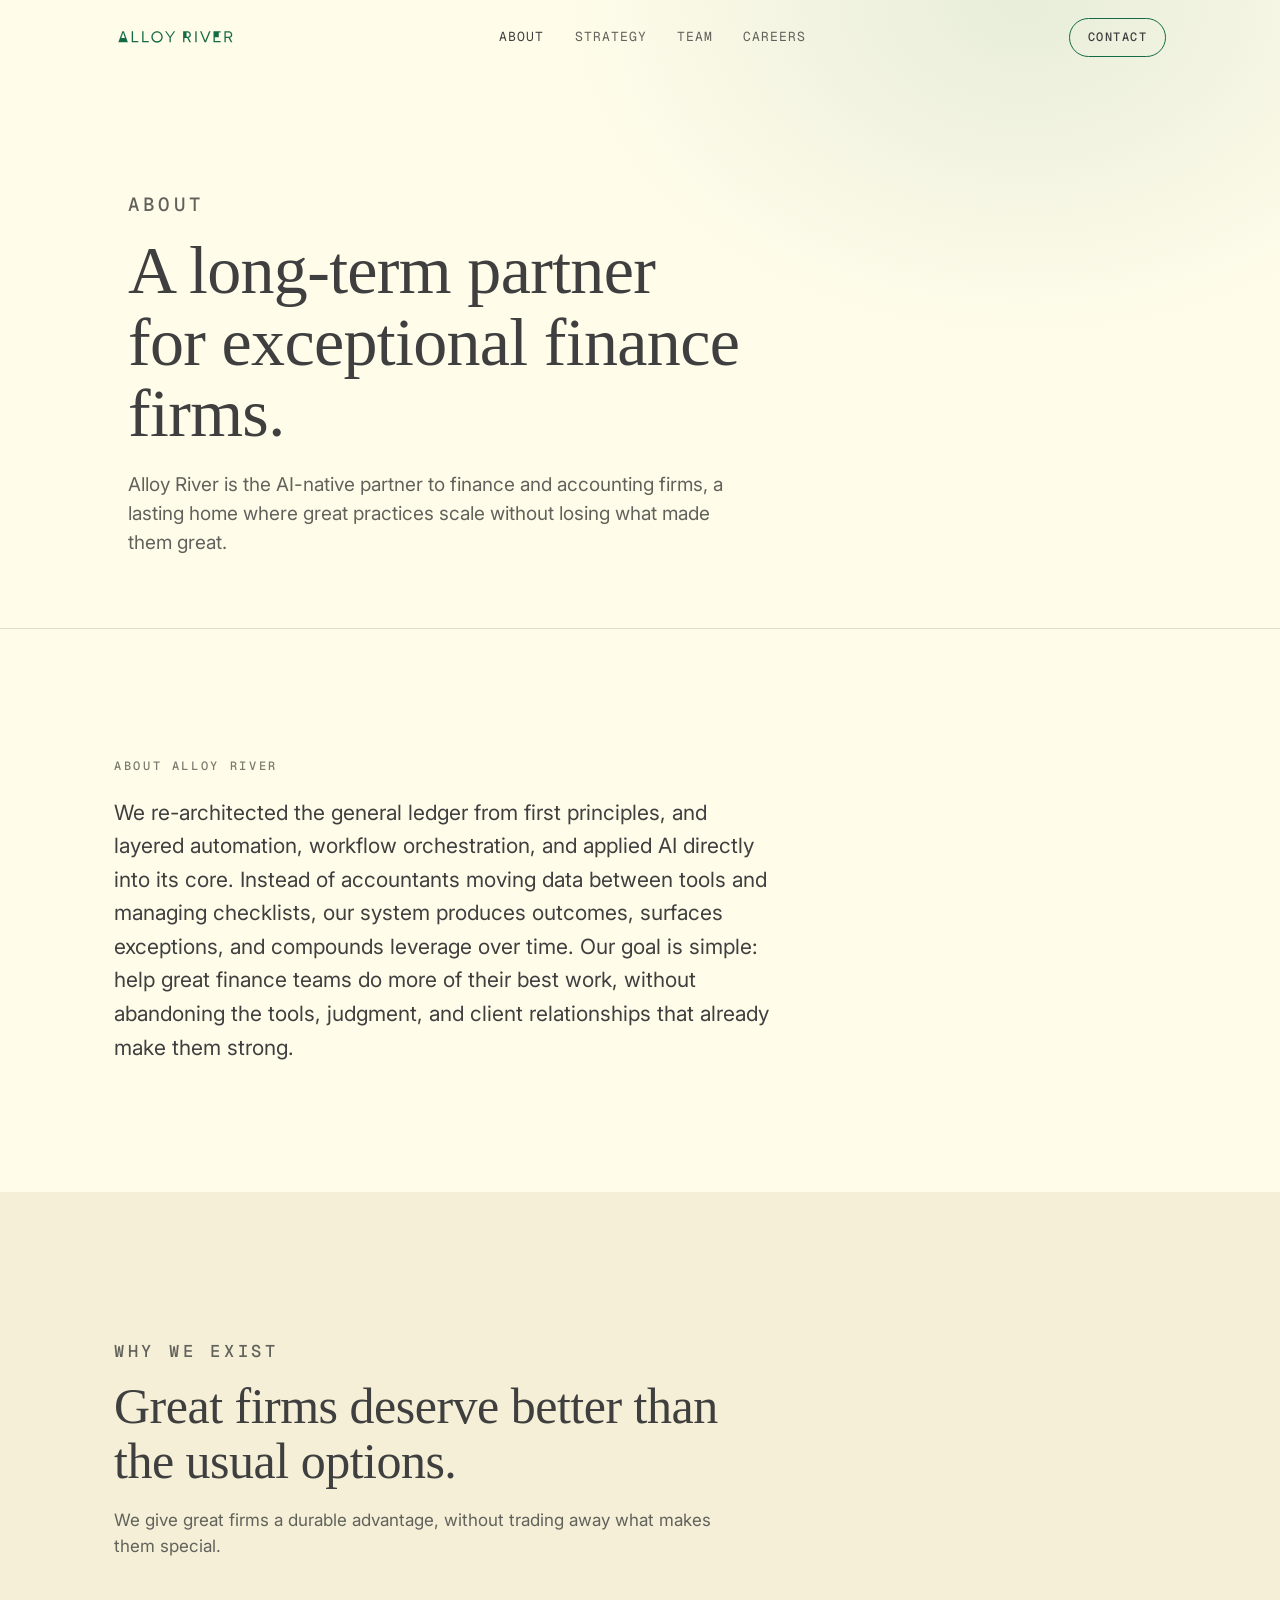
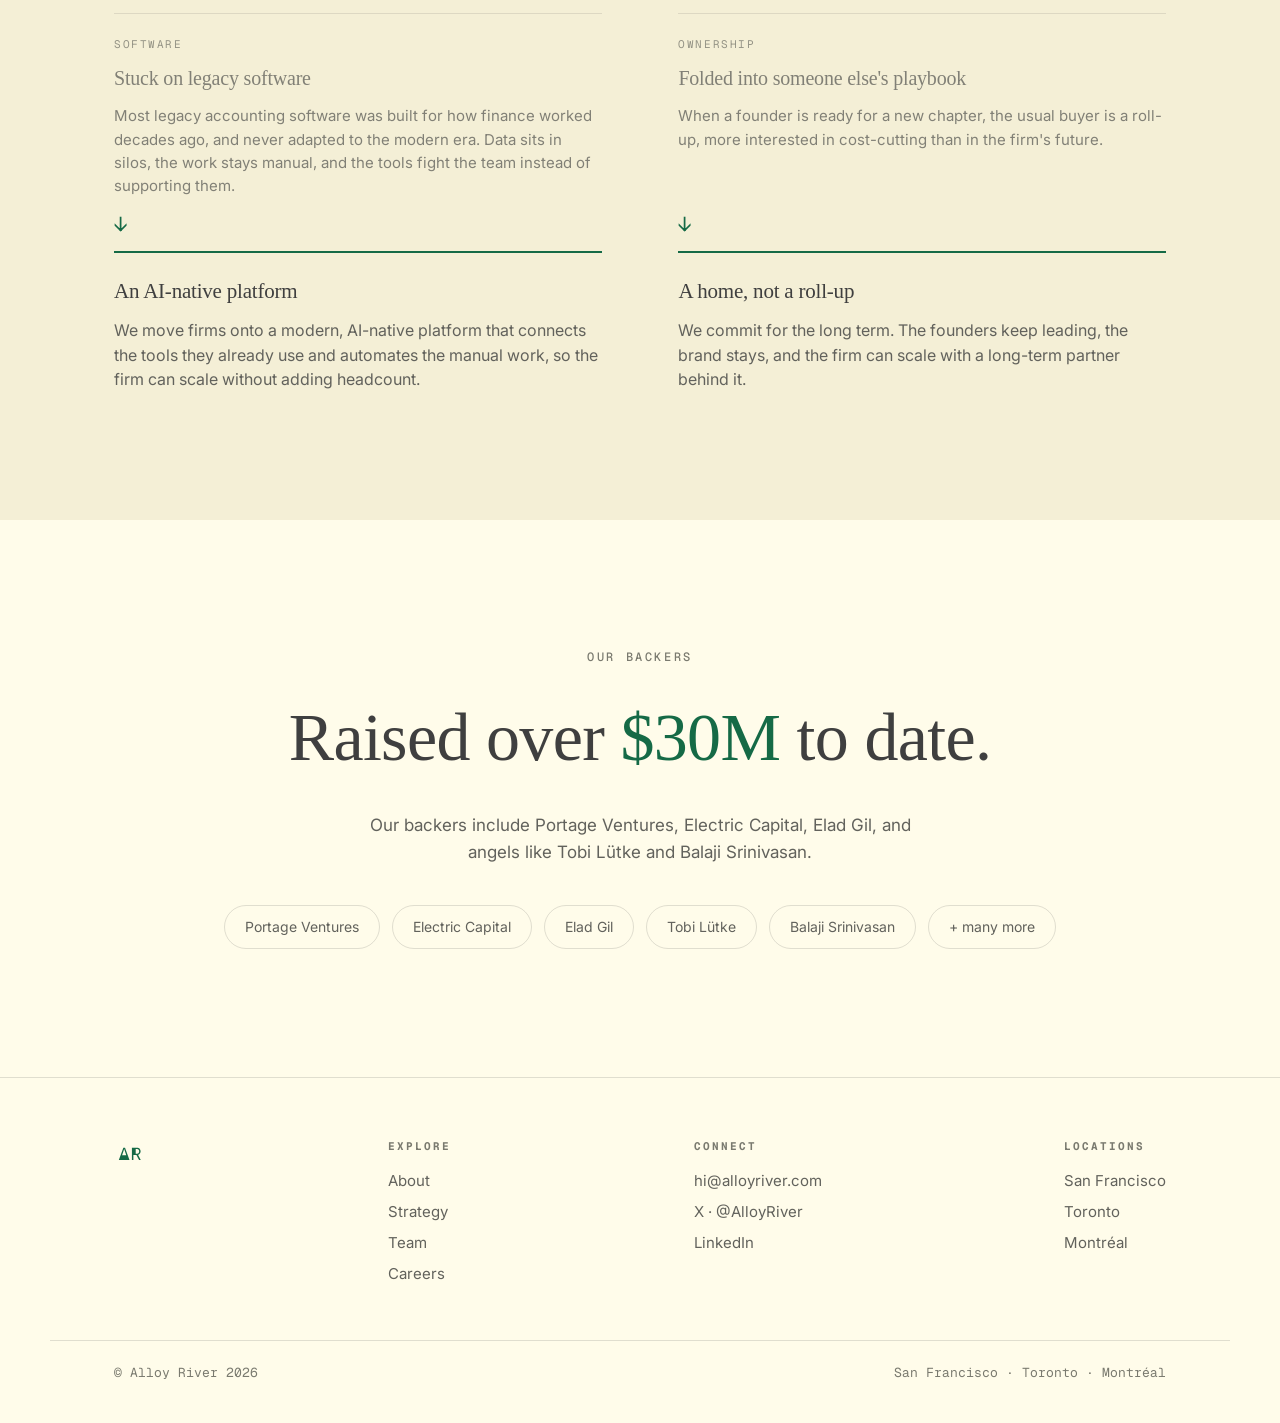
==== commit 7c419868: "Add real logo + AR symbol; refine About narrative and section labels - Replace placeholder wordmark " ====
--- a/about.html
+++ b/about.html
@@ -26,10 +26,7 @@
   <div class="wrap">
     <div class="reveal" style="max-width:66ch">
       <p class="label" style="margin-bottom:20px">About Alloy River</p>
-      <p style="font-size:clamp(18px,2vw,21px);color:var(--ink);line-height:1.6">Alloy River builds AI-native software for finance and accounting, then puts it to work inside enduring firms built on client trust.</p>
-      <p style="font-size:clamp(18px,2vw,21px);color:var(--ink);line-height:1.6;margin-top:24px">We re-architected the general ledger from first principles, and layered automation, workflow orchestration, and applied AI directly into its core. Instead of accountants moving data between tools and managing checklists, our system produces outcomes, surfaces exceptions, and compounds leverage over time. Our goal is simple: help great finance teams do more of their best work, without abandoning the tools, judgment, and client relationships that already make them strong.</p>
-      <p style="font-size:clamp(18px,2vw,21px);color:var(--ink);line-height:1.6;margin-top:24px">Software is only half of the model. We partner with great firms for the long term, preserve the founder's leadership and brand, and give the team more leverage through software.</p>
-    </div>
+      <p style="font-size:clamp(18px,2vw,21px);color:var(--ink);line-height:1.6">We re-architected the general ledger from first principles, and layered automation, workflow orchestration, and applied AI directly into its core. Instead of accountants moving data between tools and managing checklists, our system produces outcomes, surfaces exceptions, and compounds leverage over time. Our goal is simple: help great finance teams do more of their best work, without abandoning the tools, judgment, and client relationships that already make them strong.</p>    </div>
   </div>
 </section>
 
